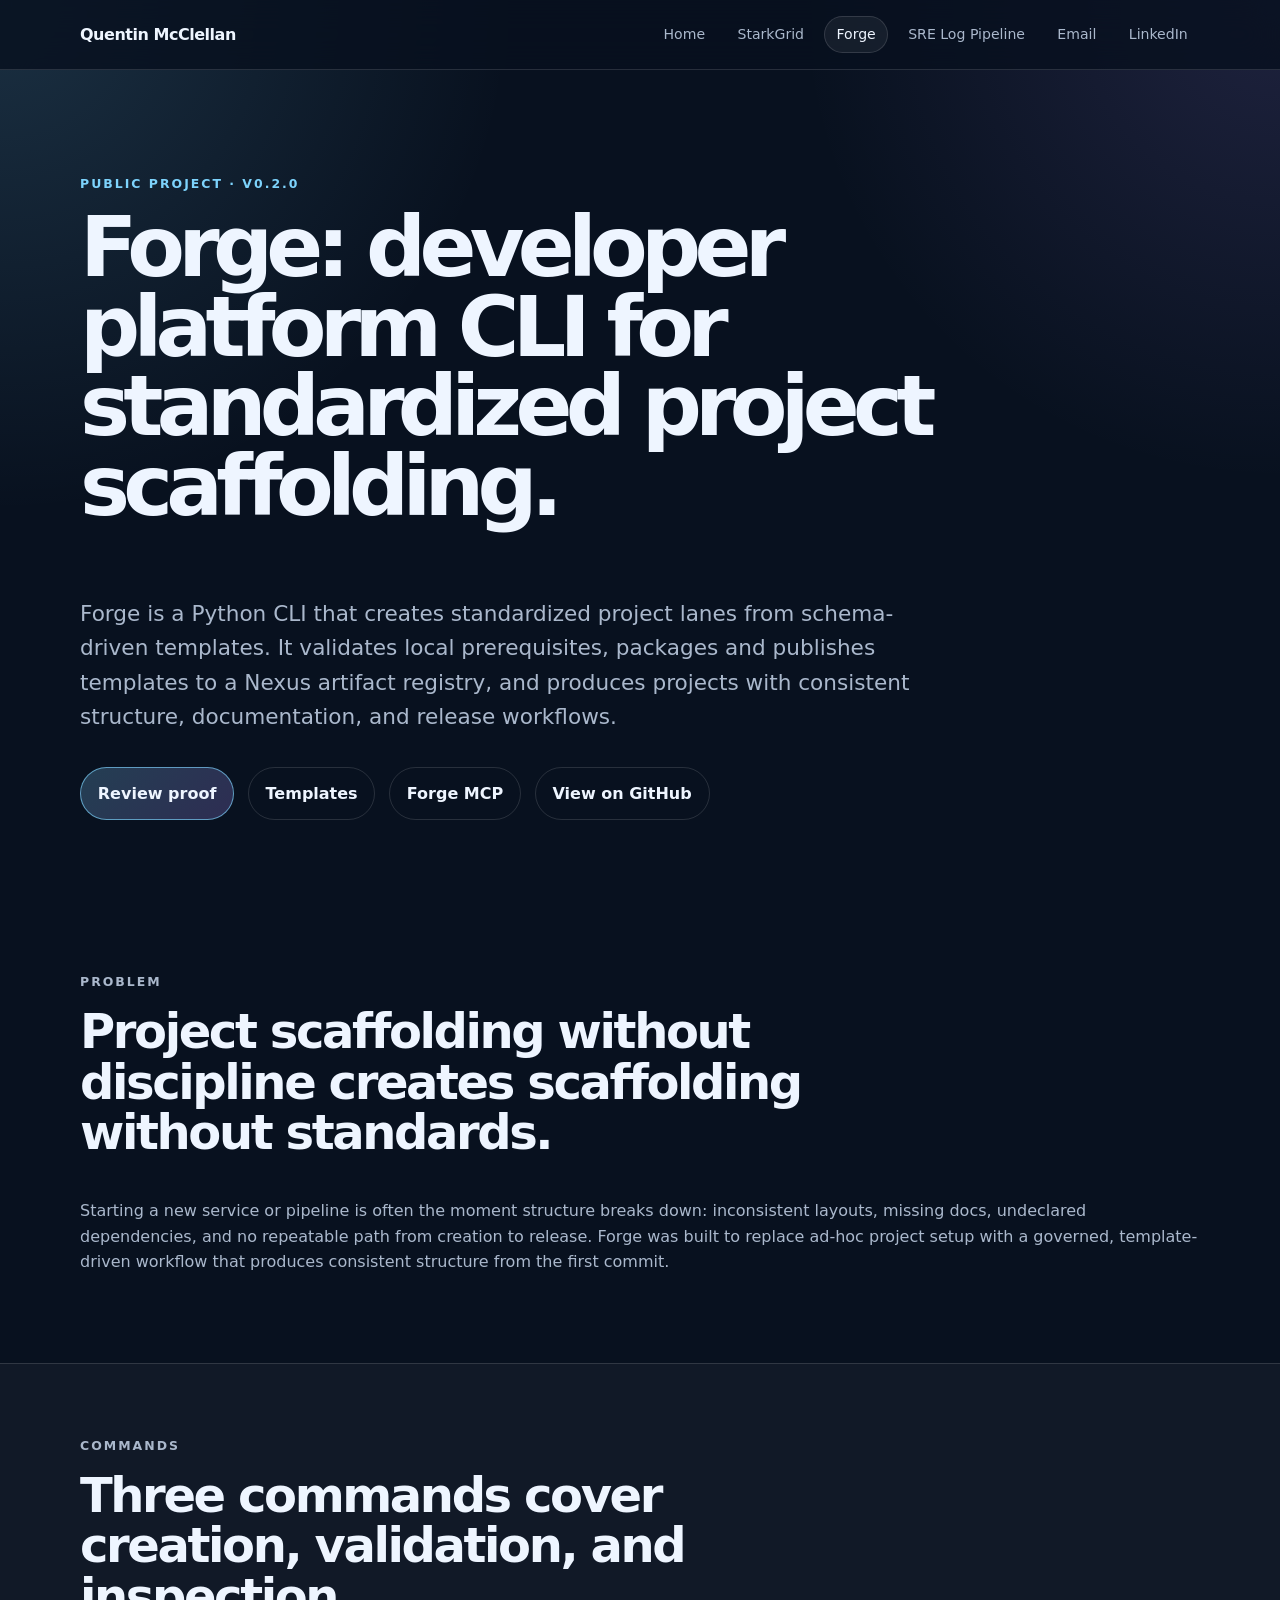
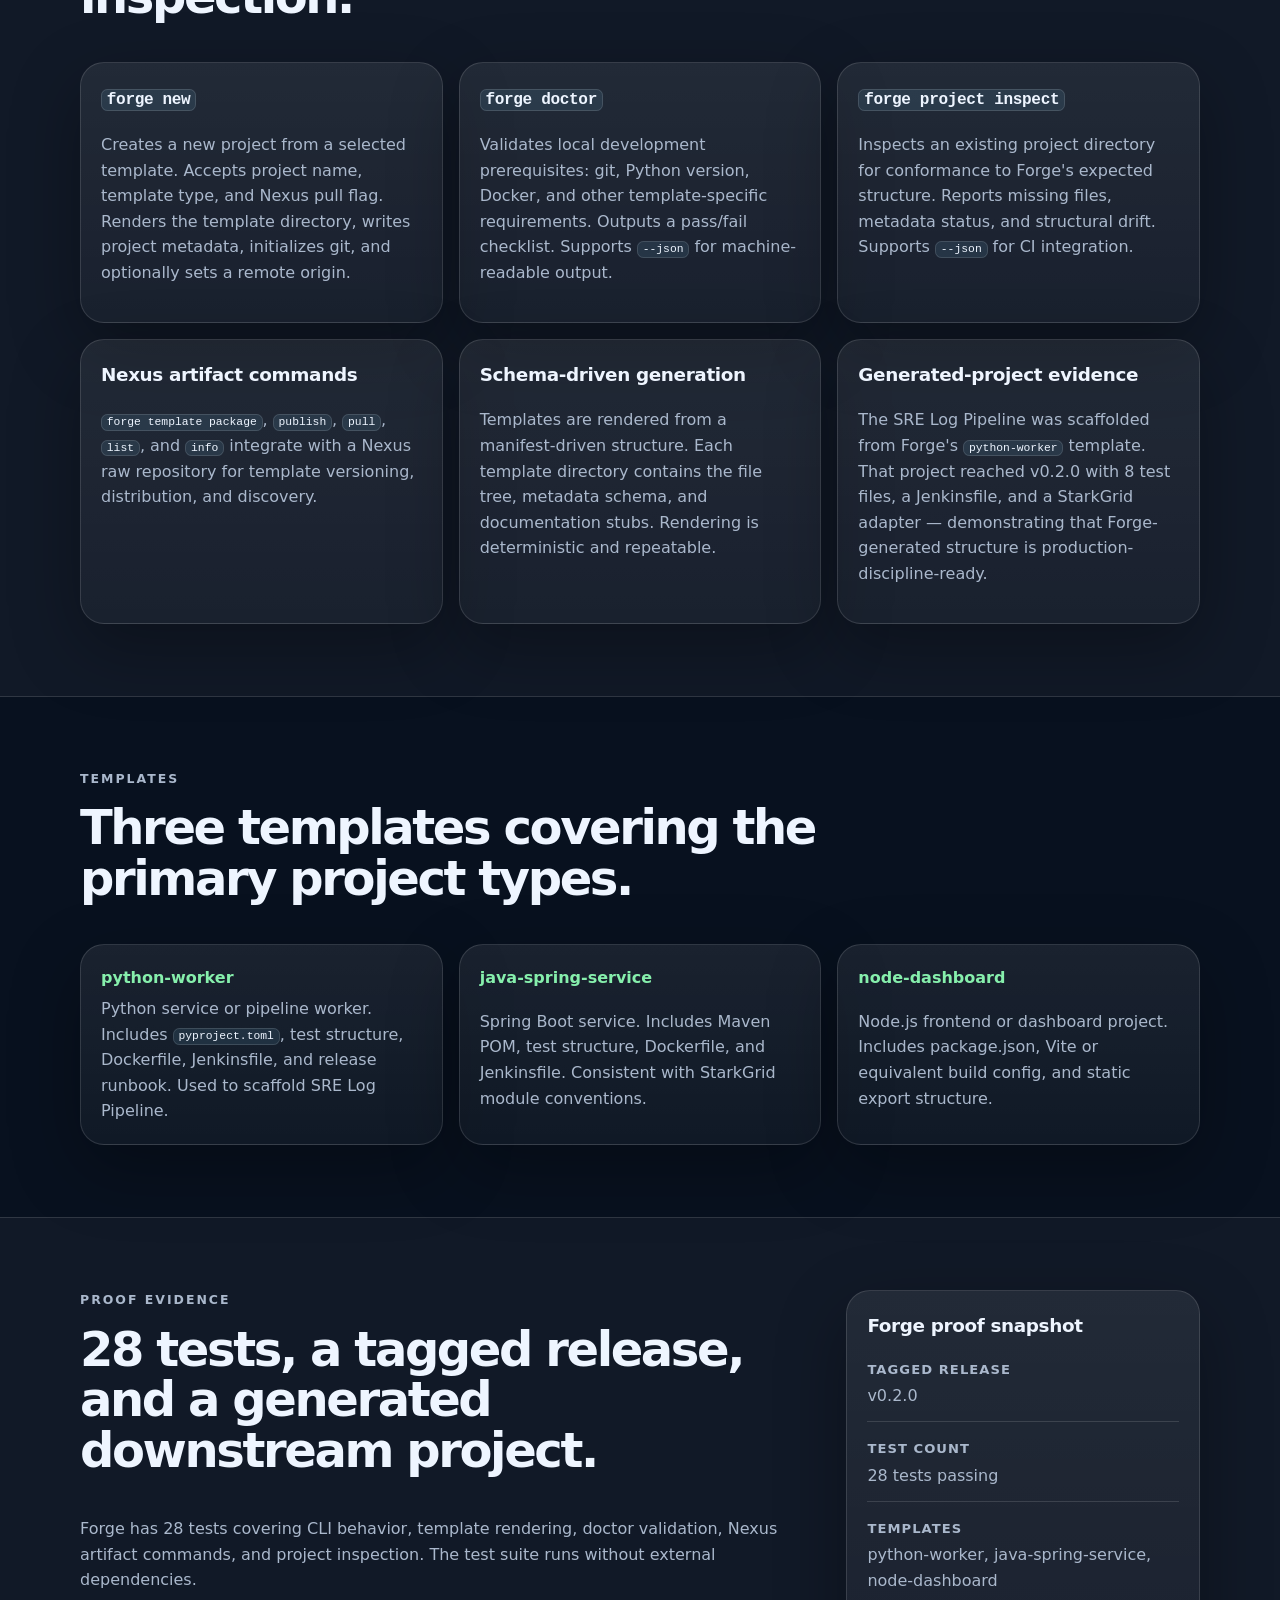
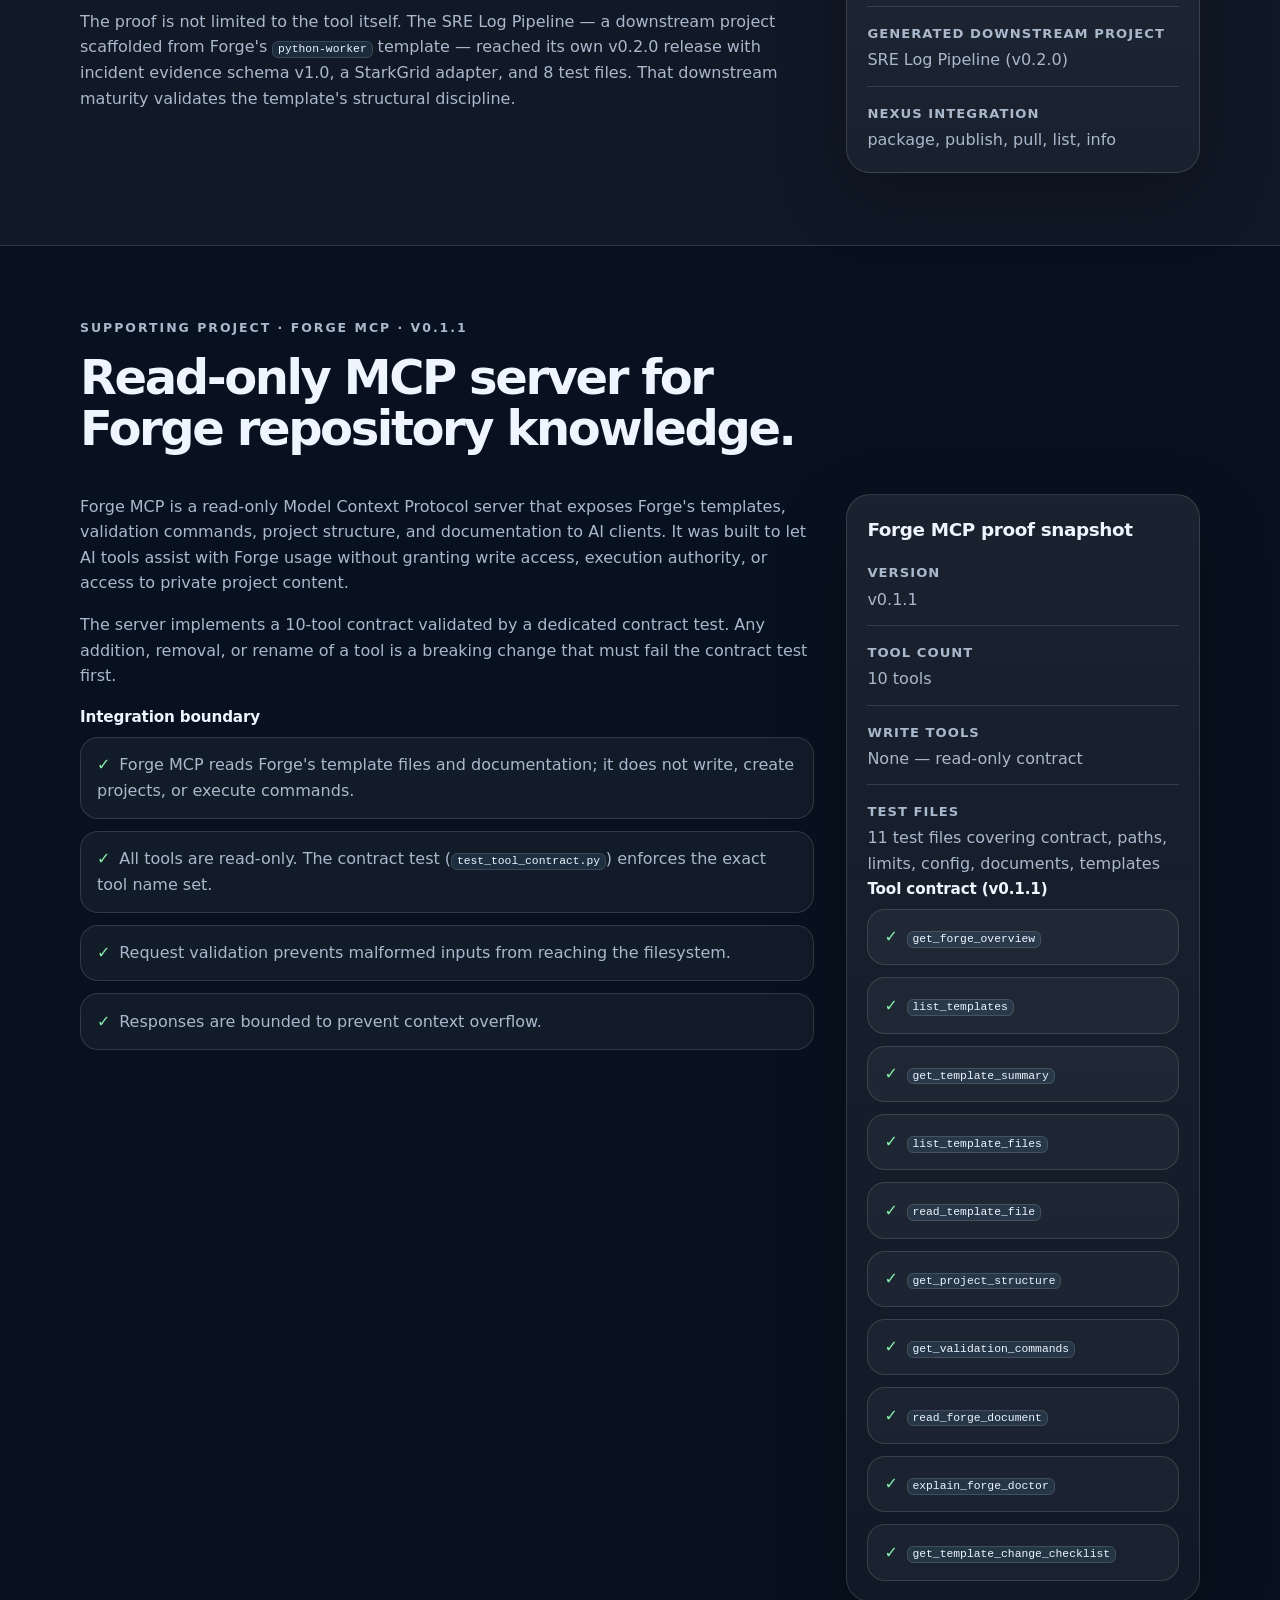
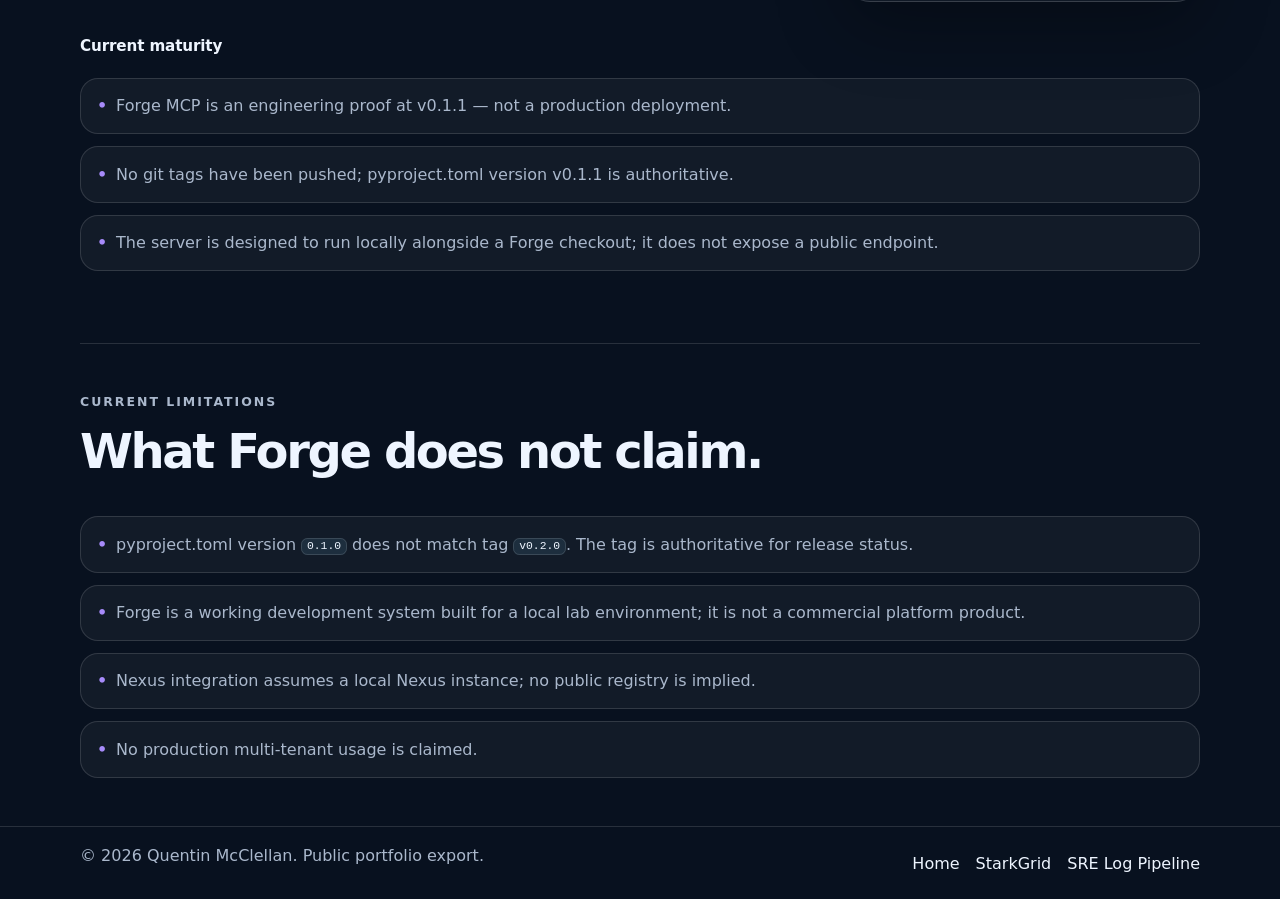
==== forge.html @ 10912416 "Deploy refreshed engineering portfolio" ====
<!doctype html>
<html lang="en">
  <head>
    <meta charset="utf-8" />
    <meta name="viewport" content="width=device-width, initial-scale=1" />
    <title>Forge Case Study | Quentin McClellan</title>
    <meta
      name="description"
      content="Forge case study: developer platform CLI for standardized project scaffolding with schema-driven templates, validation, and Nexus artifact integration."
    />
    <link rel="stylesheet" href="styles.css" />
  </head>
  <body>
    <header class="site-header">
      <div class="container nav-shell">
        <a class="brand" href="index.html" aria-label="Quentin McClellan portfolio home">Quentin McClellan</a>
        <nav class="site-nav" aria-label="Primary navigation">
          <a href="index.html">Home</a>
          <a href="starkgrid.html">StarkGrid</a>
          <a aria-current="page" href="forge.html">Forge</a>
          <a href="sre-log-pipeline.html">SRE Log Pipeline</a>
          <a href="mailto:contact@quentinmcclellan.com">Email</a>
          <a href="https://www.linkedin.com/in/quentinmmcclellan/" target="_blank" rel="noopener noreferrer">LinkedIn</a>
        </nav>
      </div>
    </header>

    <main>
      <section class="hero container">
        <p class="eyebrow">Public project · v0.2.0</p>
        <h1>Forge: developer platform CLI for standardized project scaffolding.</h1>
        <p class="lead">
          Forge is a Python CLI that creates standardized project lanes from schema-driven templates. It validates local prerequisites,
          packages and publishes templates to a Nexus artifact registry, and produces projects with consistent structure, documentation,
          and release workflows.
        </p>
        <div class="cta-row" aria-label="Forge case study actions">
          <a class="button primary" href="#proof">Review proof</a>
          <a class="button" href="#templates">Templates</a>
          <a class="button" href="#forge-mcp">Forge MCP</a>
          <a class="button" href="https://github.com/qmcclellan/forge" target="_blank" rel="noopener noreferrer">View on GitHub</a>
        </div>
      </section>

      <section class="section container">
        <div class="section-heading">
          <p class="eyebrow">Problem</p>
          <h2>Project scaffolding without discipline creates scaffolding without standards.</h2>
        </div>
        <p>
          Starting a new service or pipeline is often the moment structure breaks down: inconsistent layouts, missing docs, undeclared
          dependencies, and no repeatable path from creation to release. Forge was built to replace ad-hoc project setup with a
          governed, template-driven workflow that produces consistent structure from the first commit.
        </p>
      </section>

      <section class="section alt-section">
        <div class="container">
          <div class="section-heading">
            <p class="eyebrow">Commands</p>
            <h2>Three commands cover creation, validation, and inspection.</h2>
          </div>
          <div class="card-grid">
            <article class="card">
              <h3><code>forge new</code></h3>
              <p>Creates a new project from a selected template. Accepts project name, template type, and Nexus pull flag.
              Renders the template directory, writes project metadata, initializes git, and optionally sets a remote origin.</p>
            </article>
            <article class="card">
              <h3><code>forge doctor</code></h3>
              <p>Validates local development prerequisites: git, Python version, Docker, and other template-specific requirements.
              Outputs a pass/fail checklist. Supports <code>--json</code> for machine-readable output.</p>
            </article>
            <article class="card">
              <h3><code>forge project inspect</code></h3>
              <p>Inspects an existing project directory for conformance to Forge's expected structure. Reports missing files,
              metadata status, and structural drift. Supports <code>--json</code> for CI integration.</p>
            </article>
            <article class="card">
              <h3>Nexus artifact commands</h3>
              <p><code>forge template package</code>, <code>publish</code>, <code>pull</code>, <code>list</code>, and <code>info</code>
              integrate with a Nexus raw repository for template versioning, distribution, and discovery.</p>
            </article>
            <article class="card">
              <h3>Schema-driven generation</h3>
              <p>Templates are rendered from a manifest-driven structure. Each template directory contains the file tree,
              metadata schema, and documentation stubs. Rendering is deterministic and repeatable.</p>
            </article>
            <article class="card">
              <h3>Generated-project evidence</h3>
              <p>The SRE Log Pipeline was scaffolded from Forge's <code>python-worker</code> template.
              That project reached v0.2.0 with 8 test files, a Jenkinsfile, and a StarkGrid adapter —
              demonstrating that Forge-generated structure is production-discipline-ready.</p>
            </article>
          </div>
        </div>
      </section>

      <section id="templates" class="section container">
        <div class="section-heading">
          <p class="eyebrow">Templates</p>
          <h2>Three templates covering the primary project types.</h2>
        </div>
        <div class="module-grid" aria-label="Forge templates">
          <article>
            <strong>python-worker</strong>
            <span>Python service or pipeline worker. Includes <code>pyproject.toml</code>, test structure, Dockerfile, Jenkinsfile, and release runbook. Used to scaffold SRE Log Pipeline.</span>
          </article>
          <article>
            <strong>java-spring-service</strong>
            <span>Spring Boot service. Includes Maven POM, test structure, Dockerfile, and Jenkinsfile. Consistent with StarkGrid module conventions.</span>
          </article>
          <article>
            <strong>node-dashboard</strong>
            <span>Node.js frontend or dashboard project. Includes package.json, Vite or equivalent build config, and static export structure.</span>
          </article>
        </div>
      </section>

      <section id="proof" class="section alt-section">
        <div class="container split">
          <div>
            <p class="eyebrow">Proof evidence</p>
            <h2>28 tests, a tagged release, and a generated downstream project.</h2>
            <p>
              Forge has 28 tests covering CLI behavior, template rendering, doctor validation, Nexus artifact commands, and project
              inspection. The test suite runs without external dependencies.
            </p>
            <p>
              The proof is not limited to the tool itself. The SRE Log Pipeline — a downstream project scaffolded from Forge's
              <code>python-worker</code> template — reached its own v0.2.0 release with incident evidence schema v1.0, a StarkGrid adapter,
              and 8 test files. That downstream maturity validates the template's structural discipline.
            </p>
          </div>
          <aside class="proof-card" aria-label="Forge proof summary">
            <h3>Forge proof snapshot</h3>
            <dl class="metrics-list">
              <div><dt>Tagged release</dt><dd>v0.2.0</dd></div>
              <div><dt>Test count</dt><dd>28 tests passing</dd></div>
              <div><dt>Templates</dt><dd>python-worker, java-spring-service, node-dashboard</dd></div>
              <div><dt>Generated downstream project</dt><dd>SRE Log Pipeline (v0.2.0)</dd></div>
              <div><dt>Nexus integration</dt><dd>package, publish, pull, list, info</dd></div>
            </dl>
          </aside>
        </div>
      </section>

      <section id="forge-mcp" class="section container">
        <div class="section-heading">
          <p class="eyebrow">Supporting project · Forge MCP · v0.1.1</p>
          <h2>Read-only MCP server for Forge repository knowledge.</h2>
        </div>
        <div class="split">
          <div>
            <p>
              Forge MCP is a read-only Model Context Protocol server that exposes Forge's templates, validation commands, project
              structure, and documentation to AI clients. It was built to let AI tools assist with Forge usage without granting
              write access, execution authority, or access to private project content.
            </p>
            <p>
              The server implements a 10-tool contract validated by a dedicated contract test. Any addition, removal, or rename
              of a tool is a breaking change that must fail the contract test first.
            </p>
            <h4>Integration boundary</h4>
            <ul class="check-list">
              <li>Forge MCP reads Forge's template files and documentation; it does not write, create projects, or execute commands.</li>
              <li>All tools are read-only. The contract test (<code>test_tool_contract.py</code>) enforces the exact tool name set.</li>
              <li>Request validation prevents malformed inputs from reaching the filesystem.</li>
              <li>Responses are bounded to prevent context overflow.</li>
            </ul>
          </div>
          <aside class="proof-card" aria-label="Forge MCP proof summary">
            <h3>Forge MCP proof snapshot</h3>
            <dl class="metrics-list">
              <div><dt>Version</dt><dd>v0.1.1</dd></div>
              <div><dt>Tool count</dt><dd>10 tools</dd></div>
              <div><dt>Write tools</dt><dd>None — read-only contract</dd></div>
              <div><dt>Test files</dt><dd>11 test files covering contract, paths, limits, config, documents, templates</dd></div>
            </dl>
            <h4>Tool contract (v0.1.1)</h4>
            <ul class="check-list">
              <li><code>get_forge_overview</code></li>
              <li><code>list_templates</code></li>
              <li><code>get_template_summary</code></li>
              <li><code>list_template_files</code></li>
              <li><code>read_template_file</code></li>
              <li><code>get_project_structure</code></li>
              <li><code>get_validation_commands</code></li>
              <li><code>read_forge_document</code></li>
              <li><code>explain_forge_doctor</code></li>
              <li><code>get_template_change_checklist</code></li>
            </ul>
          </aside>
        </div>
        <div class="section-heading-full">
          <h4>Current maturity</h4>
        </div>
        <ul class="check-list caveat-list">
          <li>Forge MCP is an engineering proof at v0.1.1 — not a production deployment.</li>
          <li>No git tags have been pushed; pyproject.toml version v0.1.1 is authoritative.</li>
          <li>The server is designed to run locally alongside a Forge checkout; it does not expose a public endpoint.</li>
        </ul>
      </section>

      <section class="section container compact-section">
        <p class="eyebrow">Current limitations</p>
        <h2>What Forge does not claim.</h2>
        <ul class="check-list caveat-list">
          <li>pyproject.toml version <code>0.1.0</code> does not match tag <code>v0.2.0</code>. The tag is authoritative for release status.</li>
          <li>Forge is a working development system built for a local lab environment; it is not a commercial platform product.</li>
          <li>Nexus integration assumes a local Nexus instance; no public registry is implied.</li>
          <li>No production multi-tenant usage is claimed.</li>
        </ul>
      </section>
    </main>

    <footer class="site-footer">
      <div class="container footer-grid">
        <p>&copy; 2026 Quentin McClellan. Public portfolio export.</p>
        <nav aria-label="Footer navigation">
          <a href="index.html">Home</a>
          <a href="starkgrid.html">StarkGrid</a>
          <a href="sre-log-pipeline.html">SRE Log Pipeline</a>
        </nav>
      </div>
    </footer>
  </body>
</html>
---- styles.css ----
:root {
  color-scheme: dark;
  --bg: #08111f;
  --panel: #111c2e;
  --panel-2: #0d1727;
  --text: #eef5ff;
  --muted: #aab8cc;
  --line: rgba(255, 255, 255, 0.13);
  --accent: #7dd3fc;
  --accent-2: #a78bfa;
  --good: #86efac;
  --shadow: 0 24px 70px rgba(0, 0, 0, 0.3);
}

* {
  box-sizing: border-box;
}

html {
  scroll-behavior: smooth;
}

body {
  margin: 0;
  overflow-x: hidden;
  background:
    radial-gradient(circle at top left, rgba(125, 211, 252, 0.16), transparent 32rem),
    radial-gradient(circle at top right, rgba(167, 139, 250, 0.14), transparent 30rem),
    var(--bg);
  color: var(--text);
  font-family:
    Inter, ui-sans-serif, system-ui, -apple-system, BlinkMacSystemFont, "Segoe UI", sans-serif;
  line-height: 1.6;
}

a {
  color: inherit;
}

.container {
  width: min(1120px, calc(100% - 40px));
  margin: 0 auto;
}

.site-header {
  position: sticky;
  top: 0;
  z-index: 10;
  border-bottom: 1px solid var(--line);
  background: rgba(8, 17, 31, 0.82);
  backdrop-filter: blur(18px);
}

.nav-shell,
.footer-grid {
  display: flex;
  align-items: center;
  justify-content: space-between;
  gap: 1rem;
  padding: 1rem 0;
}

.brand {
  font-weight: 800;
  letter-spacing: -0.03em;
  text-decoration: none;
  white-space: nowrap;
}

.site-nav {
  display: flex;
  flex-wrap: wrap;
  gap: 0.5rem;
  justify-content: flex-end;
}

.site-nav a {
  border: 1px solid transparent;
  border-radius: 999px;
  color: var(--muted);
  font-size: 0.88rem;
  padding: 0.4rem 0.7rem;
  text-decoration: none;
  white-space: nowrap;
}

.site-nav a:hover,
.site-nav a[aria-current="page"] {
  border-color: var(--line);
  color: var(--text);
  background: rgba(255, 255, 255, 0.06);
}

.hero {
  padding: 6.5rem 0 5rem;
}

.eyebrow {
  color: var(--accent);
  font-size: 0.78rem;
  font-weight: 800;
  letter-spacing: 0.16em;
  margin: 0 0 0.85rem;
  text-transform: uppercase;
}

h1,
h2,
h3,
p {
  margin-top: 0;
}

h1 {
  font-size: clamp(2.5rem, 7vw, 5.25rem);
  line-height: 0.95;
  letter-spacing: -0.08em;
  max-width: 980px;
}

h2 {
  font-size: clamp(1.9rem, 4vw, 3rem);
  line-height: 1.06;
  letter-spacing: -0.05em;
}

h3 {
  font-size: 1.15rem;
  letter-spacing: -0.02em;
}

h4 {
  font-size: 0.95rem;
  font-weight: 700;
  letter-spacing: -0.01em;
  margin: 0 0 0.5rem;
  color: var(--text);
}

.lead {
  color: var(--muted);
  font-size: clamp(1.12rem, 2vw, 1.35rem);
  max-width: 850px;
}

code {
  border: 1px solid var(--line);
  border-radius: 0.4rem;
  background: rgba(125, 211, 252, 0.1);
  color: var(--text);
  font-size: 0.875em;
  overflow-wrap: anywhere;
  padding: 0.08rem 0.3rem;
}

.cta-row {
  display: flex;
  flex-wrap: wrap;
  gap: 0.85rem;
  margin-top: 2rem;
}

.button {
  border: 1px solid var(--line);
  border-radius: 999px;
  color: var(--text);
  display: inline-flex;
  font-weight: 750;
  justify-content: center;
  padding: 0.8rem 1.05rem;
  text-decoration: none;
  transition: border-color 0.15s, background 0.15s;
}

.button:hover {
  border-color: rgba(125, 211, 252, 0.45);
  background: rgba(125, 211, 252, 0.08);
}

.button.primary {
  border-color: rgba(125, 211, 252, 0.65);
  background: linear-gradient(135deg, rgba(125, 211, 252, 0.24), rgba(167, 139, 250, 0.24));
}

.button.primary:hover {
  border-color: rgba(125, 211, 252, 0.9);
  background: linear-gradient(135deg, rgba(125, 211, 252, 0.35), rgba(167, 139, 250, 0.35));
}

.section {
  padding: 4.5rem 0;
}

.alt-section {
  border-block: 1px solid var(--line);
  background: rgba(255, 255, 255, 0.035);
}

.compact-section {
  border-top: 1px solid var(--line);
  padding: 3rem 0;
}

.section-heading {
  max-width: 760px;
  margin-bottom: 2rem;
}

.section-heading-full {
  max-width: 100%;
  margin-bottom: 1.25rem;
  margin-top: 2rem;
}

.card-grid,
.module-grid {
  display: grid;
  gap: 1rem;
  grid-template-columns: repeat(3, minmax(0, 1fr));
}

.card,
.module-grid article,
.proof-card {
  border: 1px solid var(--line);
  border-radius: 24px;
  background: linear-gradient(180deg, rgba(255, 255, 255, 0.075), rgba(255, 255, 255, 0.035));
  box-shadow: var(--shadow);
  padding: 1.25rem;
}

.card p,
.module-grid span,
.proof-card dd,
.section p,
.check-list {
  color: var(--muted);
}

.split {
  display: grid;
  align-items: start;
  gap: 2rem;
  grid-template-columns: minmax(0, 1.35fr) minmax(280px, 0.65fr);
}

.metrics-list {
  display: grid;
  gap: 1rem;
  margin: 0;
}

.metrics-list div {
  border-bottom: 1px solid var(--line);
  padding-bottom: 0.8rem;
}

.metrics-list div:last-child {
  border-bottom: 0;
  padding-bottom: 0;
}

.metrics-list dt {
  color: var(--muted);
  font-size: 0.82rem;
  font-weight: 800;
  letter-spacing: 0.08em;
  text-transform: uppercase;
}

.metrics-list dd {
  margin: 0.2rem 0 0;
  overflow-wrap: anywhere;
}

.module-grid article {
  display: grid;
  gap: 0.35rem;
}

.module-grid strong {
  color: var(--good);
}

.check-list {
  display: grid;
  gap: 0.75rem;
  list-style: none;
  margin: 0;
  padding: 0;
}

.check-list li {
  border: 1px solid var(--line);
  border-radius: 18px;
  background: rgba(255, 255, 255, 0.045);
  padding: 0.9rem 1rem;
  overflow-wrap: anywhere;
}

.check-list li::before {
  color: var(--good);
  content: "✓";
  font-weight: 900;
  margin-right: 0.55rem;
}

.caveat-list li::before {
  color: var(--accent-2);
  content: "•";
}

.audio-validation-split {
  grid-template-columns: minmax(0, 1fr) minmax(320px, 0.82fr);
}

.audio-proof-card {
  border-color: rgba(56, 189, 248, 0.35);
}

.audio-proof-card h4 {
  color: var(--text);
  margin: 1.35rem 0 0.75rem;
}

.caveat-note {
  border: 1px solid rgba(245, 158, 11, 0.38);
  border-radius: 18px;
  background: rgba(245, 158, 11, 0.1);
  color: var(--text) !important;
  padding: 1rem;
}

.site-footer {
  border-top: 1px solid var(--line);
  color: var(--muted);
}

.site-footer a {
  color: var(--text);
  text-decoration: none;
}

/* Supporting engineering proof projects */
.proof-project-grid {
  align-items: stretch;
  grid-template-columns: repeat(2, minmax(0, 1fr));
}

.proof-project-card {
  display: flex;
  flex-direction: column;
  gap: 0.75rem;
}

.proof-project-card h4 {
  margin: 0.25rem 0 0;
}

.proof-project-card .check-list {
  margin-top: 0;
}

.proof-project-card .button {
  align-self: flex-start;
  display: inline-flex;
  font-size: 0.9rem;
  margin-top: auto;
  padding: 0.6rem 0.9rem;
}

.role-fit {
  color: var(--muted);
  margin: auto 0 0;
}

.role-fit strong {
  color: var(--text);
}

.footer-grid nav {
  display: flex;
  flex-wrap: wrap;
  gap: 1rem;
}

.footer-grid nav a {
  color: var(--text);
  text-decoration: none;
}

@media (max-width: 860px) {
  .nav-shell,
  .footer-grid {
    align-items: flex-start;
    flex-direction: column;
  }

  .site-nav {
    justify-content: flex-start;
  }

  .split,
  .audio-validation-split {
    align-items: flex-start;
    grid-template-columns: 1fr;
  }

  .card-grid,
  .module-grid,
  .proof-project-grid {
    grid-template-columns: 1fr;
  }

  .hero {
    padding: 4.5rem 0 3.5rem;
  }
}
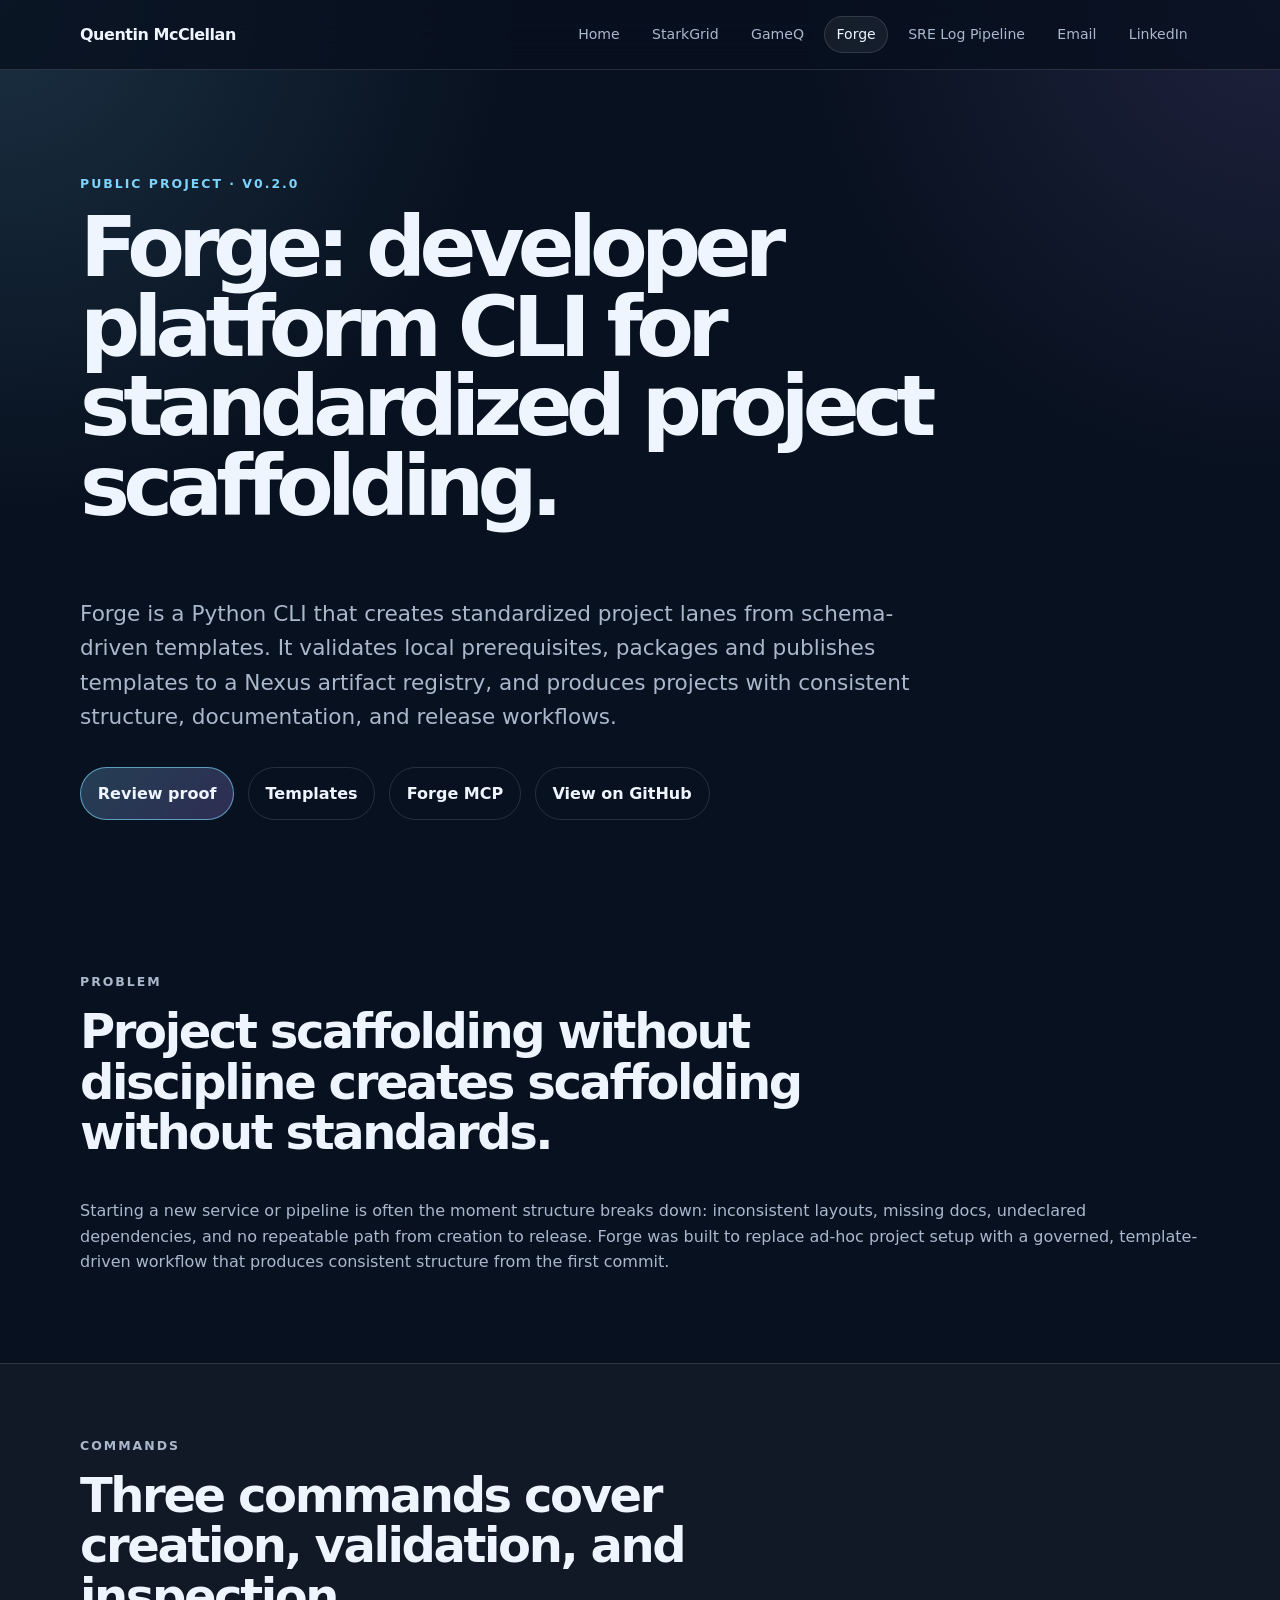
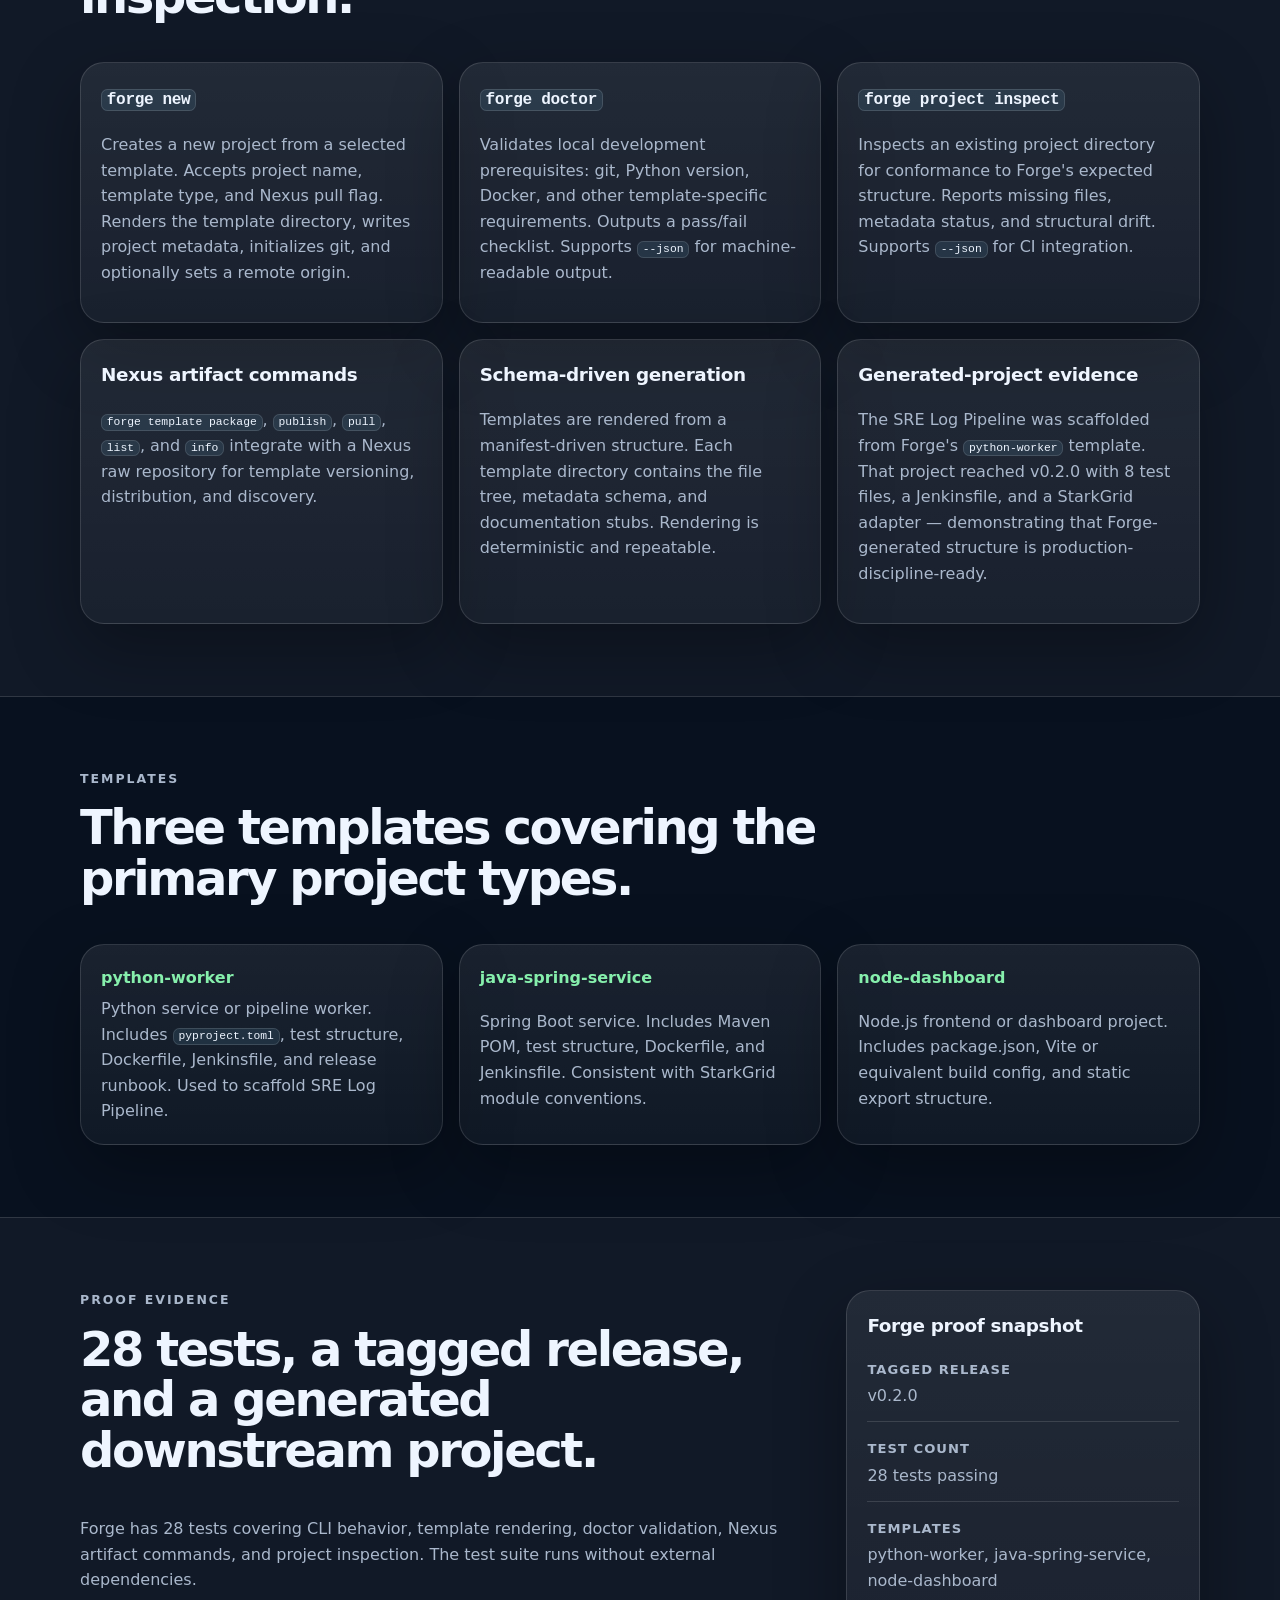
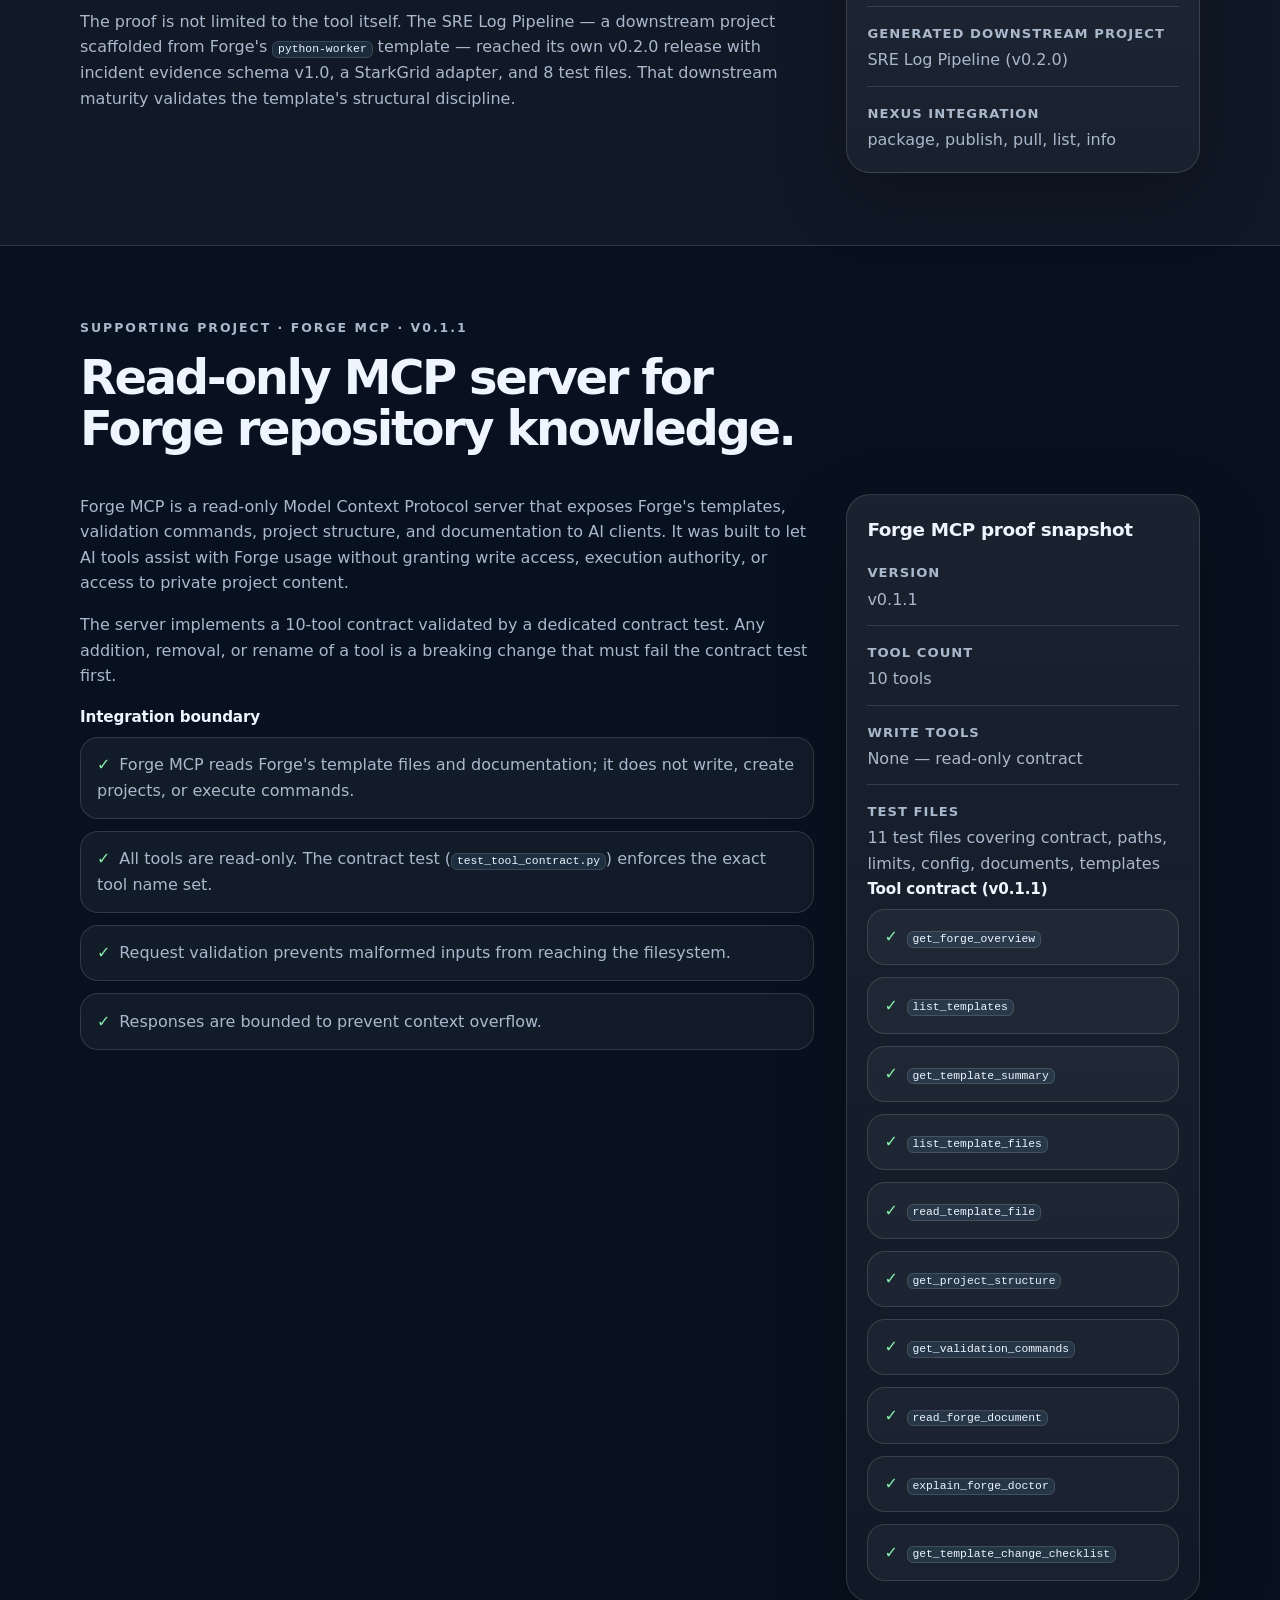
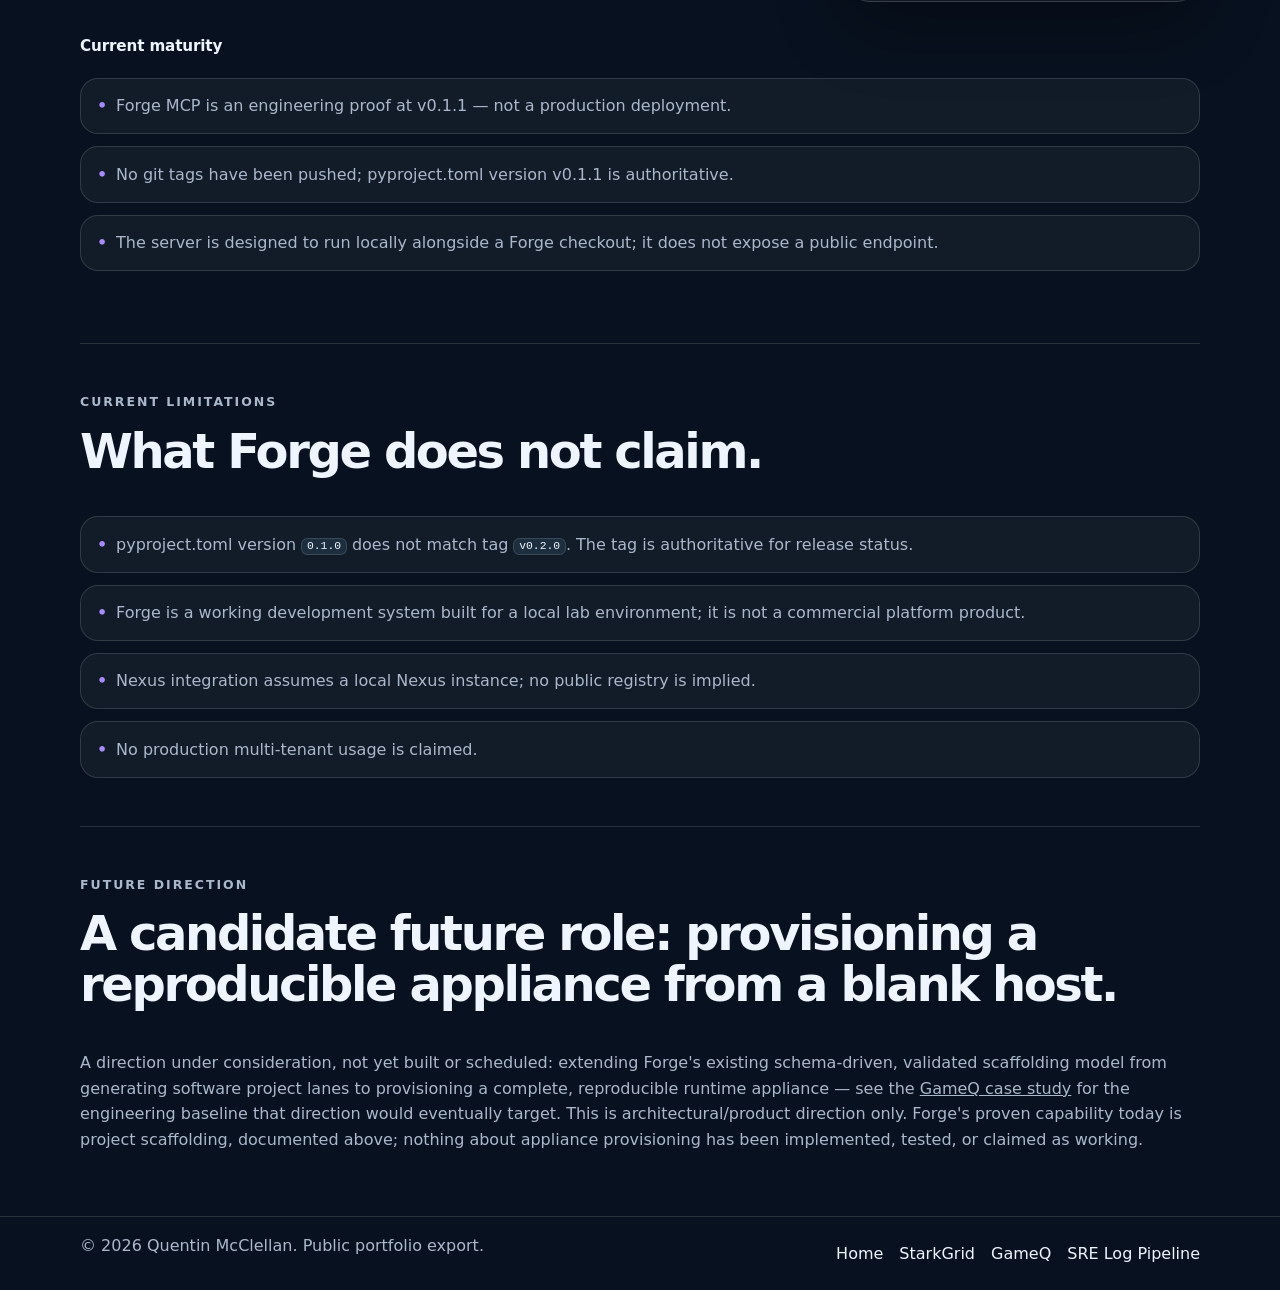
==== commit e1ab44e2: "Add GameQ case study and feature it alongside StarkGrid Adds gameq.html: a sanitized public case stu" ====
--- a/forge.html
+++ b/forge.html
@@ -17,6 +17,7 @@
         <nav class="site-nav" aria-label="Primary navigation">
           <a href="index.html">Home</a>
           <a href="starkgrid.html">StarkGrid</a>
+          <a href="gameq.html">GameQ</a>
           <a aria-current="page" href="forge.html">Forge</a>
           <a href="sre-log-pipeline.html">SRE Log Pipeline</a>
           <a href="mailto:contact@quentinmcclellan.com">Email</a>
@@ -212,6 +213,19 @@
           <li>No production multi-tenant usage is claimed.</li>
         </ul>
       </section>
+
+      <section class="section container compact-section">
+        <p class="eyebrow">Future direction</p>
+        <h2>A candidate future role: provisioning a reproducible appliance from a blank host.</h2>
+        <p>
+          A direction under consideration, not yet built or scheduled: extending Forge's existing schema-driven,
+          validated scaffolding model from generating software project lanes to provisioning a complete,
+          reproducible runtime appliance — see the <a href="gameq.html">GameQ case study</a> for the engineering
+          baseline that direction would eventually target. This is architectural/product direction only. Forge's
+          proven capability today is project scaffolding, documented above; nothing about appliance provisioning
+          has been implemented, tested, or claimed as working.
+        </p>
+      </section>
     </main>
 
     <footer class="site-footer">
@@ -220,6 +234,7 @@
         <nav aria-label="Footer navigation">
           <a href="index.html">Home</a>
           <a href="starkgrid.html">StarkGrid</a>
+          <a href="gameq.html">GameQ</a>
           <a href="sre-log-pipeline.html">SRE Log Pipeline</a>
         </nav>
       </div>
